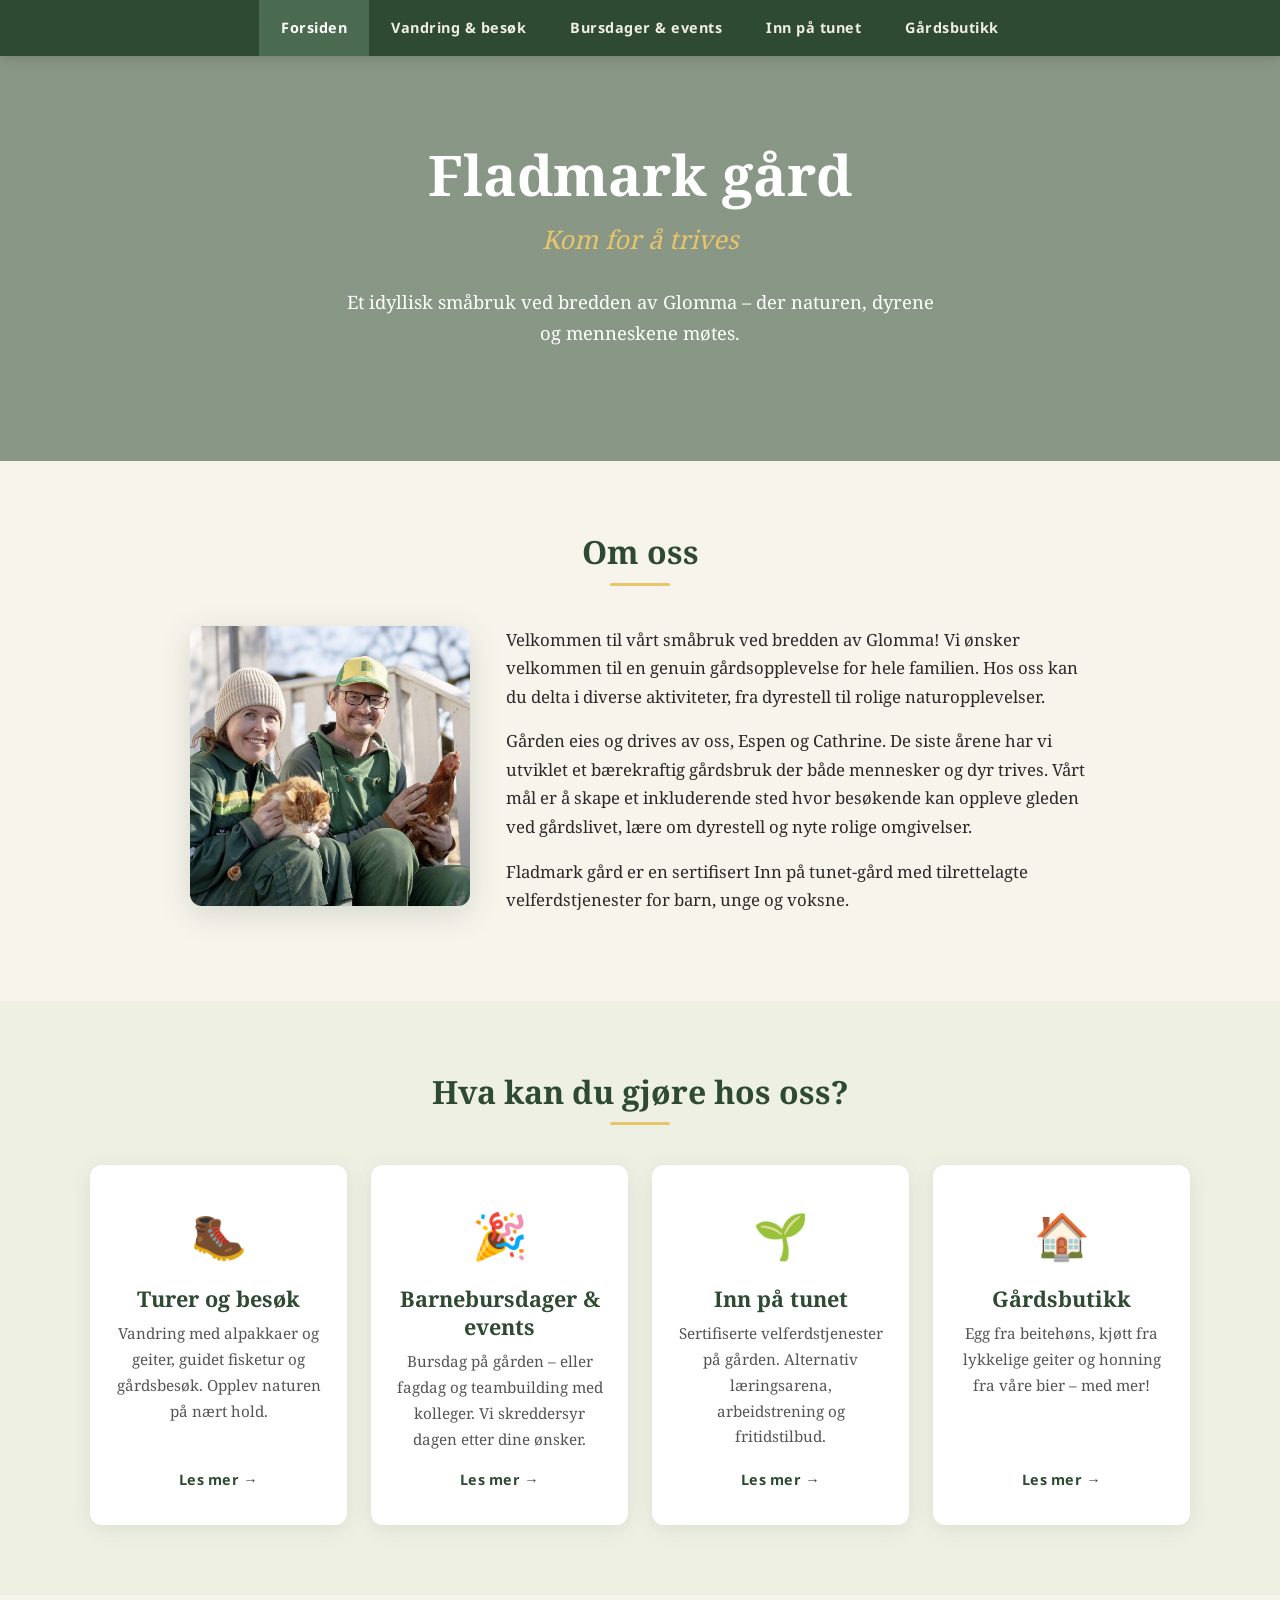
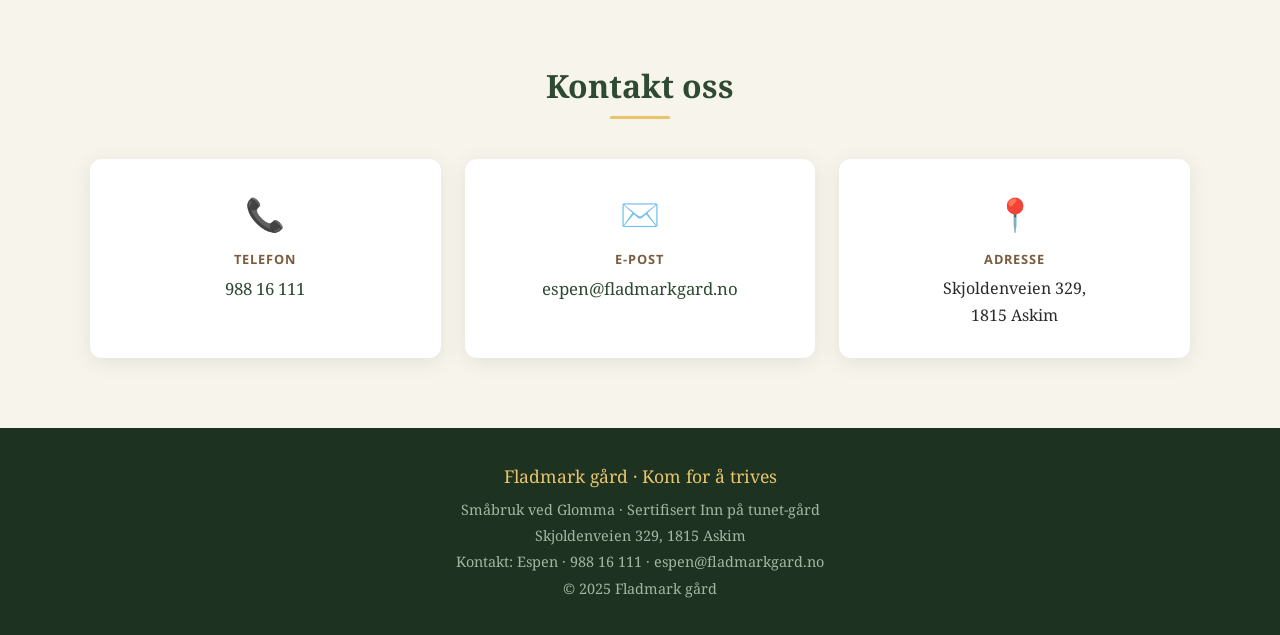
==== index.html @ b54aee8c "Forside: gardsbutikk-ikon til hus, hero-posisjon justert ned (70%) Generated by Mistral Vibe.  Co-Au" ====
﻿<!DOCTYPE html>
<html lang="no">
<head>
  <meta charset="UTF-8">
  <meta name="viewport" content="width=device-width, initial-scale=1.0">
  <title>Fladmark gård – Kom for å trives</title>
  <meta name="description" content="Fladmark gård er et idyllisk småbruk ved bredden av Glomma i Askim. Opplev alpakkavandring, gårdsbesøk, barnebursdager og sertifiserte Inn på tunet-tjenester.">
  <link rel="stylesheet" href="style.css">
</head>
<body>

  <!-- Sticky meny -->
  <nav class="main-nav">
    <input type="checkbox" id="menu-toggle" class="menu-toggle">
    <label for="menu-toggle" class="menu-knapp">☰ Meny</label>
    <ul>
      <li><a href="./" class="active">Forsiden</a></li>
      <li><a href="opplevelser/">Vandring &amp; besøk</a></li>
      <li><a href="arrangementer/">Bursdager &amp; events</a></li>
      <li><a href="inn-på-tunet/">Inn på tunet</a></li>
      <li><a href="butikk/">Gårdsbutikk</a></li>
    </ul>
  </nav>

  <!-- Hero -->
  <header class="hero">
    <div class="hero-content">
      <h1>Fladmark gård</h1>
      <p class="slagord">Kom for å trives</p>
      <p class="intro">Et idyllisk småbruk ved bredden av Glomma – der naturen, dyrene og menneskene møtes.</p>
    </div>
  </header>

  <!-- Om oss -->
  <section class="bg-krem om-oss">
    <div class="container">
      <h2>Om oss</h2>
      <div class="underline"></div>
      <div class="om-oss-flex">
        <div class="om-oss-bilde-wrap">
          <img src="bilder/espen&cathrine.jpg" alt="Espen og Cathrine på Fladmark gård" class="om-oss-bilde">
        </div>
        <div class="om-oss-tekst">
          <p>Velkommen til vårt småbruk ved bredden av Glomma! Vi ønsker velkommen til en genuin gårdsopplevelse for hele familien. Hos oss kan du delta i diverse aktiviteter, fra dyrestell til rolige naturopplevelser.</p>
          <p>Gården eies og drives av oss, Espen og Cathrine. De siste årene har vi utviklet et bærekraftig gårdsbruk der både mennesker og dyr trives. Vårt mål er å skape et inkluderende sted hvor besøkende kan oppleve gleden ved gårdslivet, lære om dyrestell og nyte rolige omgivelser.</p>
          <p>Fladmark gård er en sertifisert Inn på tunet-gård med tilrettelagte velferdstjenester for barn, unge og voksne.</p>
        </div>
      </div>
    </div>
  </section>

  <!-- Hva kan du gjøre hos oss? -->
  <section class="bg-alt" id="hva-kan-du-gjore">
    <div class="container">
      <h2>Hva kan du gjøre hos oss?</h2>
      <div class="underline"></div>
      <div class="kort-grid">
        <div class="kort">
          <div class="ikon">🥾</div>
          <h3>Turer og besøk</h3>
          <p>Vandring med alpakkaer og geiter, guidet fisketur og gårdsbesøk. Opplev naturen på nært hold.</p>
          <a href="opplevelser/" class="kort-lenke">Les mer →</a>
        </div>
        <div class="kort">
          <div class="ikon">🎉</div>
          <h3>Barnebursdager &amp; events</h3>
          <p>Bursdag på gården – eller fagdag og teambuilding med kolleger. Vi skreddersyr dagen etter dine ønsker.</p>
          <a href="arrangementer/" class="kort-lenke">Les mer →</a>
        </div>
        <div class="kort">
          <div class="ikon">🌱</div>
          <h3>Inn på tunet</h3>
          <p>Sertifiserte velferdstjenester på gården. Alternativ læringsarena, arbeidstrening og fritidstilbud.</p>
          <a href="inn-på-tunet/" class="kort-lenke">Les mer →</a>
        </div>
        <div class="kort">
          <div class="ikon">🏠</div>
          <h3>Gårdsbutikk</h3>
          <p>Egg fra beitehøns, kjøtt fra lykkelige geiter og honning fra våre bier – med mer!</p>
          <a href="butikk/" class="kort-lenke">Les mer →</a>
        </div>
      </div>
    </div>
  </section>

  <!-- Kontakt -->
  <section class="bg-krem">
    <div class="container">
      <h2>Kontakt oss</h2>
      <div class="underline"></div>
      <div class="kontakt-grid">
        <div class="kontakt-boks">
          <div class="ikon">📞</div>
          <div class="label">Telefon</div>
          <a href="tel:+4798816111">988 16 111</a>
        </div>
        <div class="kontakt-boks">
          <div class="ikon">✉️</div>
          <div class="label">E-post</div>
          <a href="mailto:espen@fladmarkgard.no">espen@fladmarkgard.no</a>
        </div>
        <div class="kontakt-boks">
          <div class="ikon">📍</div>
          <div class="label">Adresse</div>
          <p>Skjoldenveien 329,<br>1815 Askim</p>
        </div>
      </div>
    </div>
  </section>

  <!-- Footer -->
  <footer class="main-footer">
    <p class="footer-tittel">Fladmark gård · Kom for å trives</p>
    <p>Småbruk ved Glomma · Sertifisert Inn på tunet-gård</p>
    <p>Skjoldenveien 329, 1815 Askim</p>
    <p>Kontakt: Espen · 988 16 111 · espen@fladmarkgard.no</p>
    <p>© 2025 Fladmark gård</p>
  </footer>

</body>
</html>
<!-- rebuild -->
---- style.css ----
﻿/* ============================================
   Fladmark gÃ¥rd â€“ felles stilark
   ============================================ */

/* --- Self-hosted fonter (ingen Google-sporing) --- */
@font-face {
  font-family: 'Noto Serif';
  src: url('fonts/noto-serif-400.woff2') format('woff2');
  font-weight: 400;
  font-style: normal;
  font-display: swap;
}
@font-face {
  font-family: 'Noto Serif';
  src: url('fonts/noto-serif-700.woff2') format('woff2');
  font-weight: 700;
  font-style: normal;
  font-display: swap;
}
@font-face {
  font-family: 'Noto Sans';
  src: url('fonts/noto-sans-400.woff2') format('woff2');
  font-weight: 400;
  font-style: normal;
  font-display: swap;
}
@font-face {
  font-family: 'Noto Sans';
  src: url('fonts/noto-sans-700.woff2') format('woff2');
  font-weight: 700;
  font-style: normal;
  font-display: swap;
}

/* --- Variabler --- */
:root {
  --skogsgroon: #2e4a32;
  --lys-groon: #4a6b4f;
  --krem: #f7f4ec;
  --brun: #7a5c3e;
  --gull: #e8c56b;
  --alt-bg: #eef0e4;
  --tekst: #2a2a2a;
  --tekst-lys: #f0ede4;
  --hvit: #ffffff;
  --radius: 12px;
  --skygge: 0 4px 20px rgba(46, 74, 50, 0.10);
  --skygge-stor: 0 8px 32px rgba(46, 74, 50, 0.16);
  --maks-bredde: 1100px;
}

/* --- Reset & base --- */
*, *::before, *::after {
  margin: 0;
  padding: 0;
  box-sizing: border-box;
}

html {
  scroll-behavior: smooth;
  font-size: 16px;
}

body {
  font-family: 'Noto Serif', Georgia, serif;
  color: var(--tekst);
  background: var(--krem);
  line-height: 1.7;
  -webkit-font-smoothing: antialiased;
}

img {
  max-width: 100%;
  height: auto;
  display: block;
}

a {
  color: var(--skogsgroon);
}

/* --- Typografi --- */
h1, h2, h3, h4 {
  font-family: 'Noto Serif', Georgia, serif;
  color: var(--skogsgroon);
  line-height: 1.3;
}

h1 { font-size: 2.8rem; }
h2 { font-size: 2rem; text-align: center; margin-bottom: 0.4rem; }
h3 { font-size: 1.35rem; margin-bottom: 0.5rem; }

.section-sub {
  text-align: center;
  color: var(--brun);
  font-style: italic;
  margin-bottom: 2.5rem;
  font-size: 1.05rem;
}

.underline {
  width: 60px;
  height: 3px;
  background: var(--gull);
  margin: 0.6rem auto 2.5rem;
  border-radius: 2px;
}

/* --- Knapper --- */
.btn {
  display: inline-block;
  font-family: 'Noto Sans', Arial, sans-serif;
  font-size: 1rem;
  font-weight: 600;
  letter-spacing: 0.5px;
  padding: 14px 32px;
  border-radius: var(--radius);
  text-decoration: none;
  transition: all 0.25s ease;
  cursor: pointer;
  border: 2px solid transparent;
}

.btn-primary {
  background: var(--skogsgroon);
  color: var(--hvit);
}
.btn-primary:hover {
  background: var(--lys-groon);
  transform: translateY(-2px);
  box-shadow: var(--skygge-stor);
}

.btn-secondary {
  background: transparent;
  color: var(--skogsgroon);
  border-color: var(--skogsgroon);
}
.btn-secondary:hover {
  background: var(--skogsgroon);
  color: var(--hvit);
  transform: translateY(-2px);
}

.btn-gull {
  background: var(--gull);
  color: var(--skogsgroon);
}
.btn-gull:hover {
  background: #d4af4e;
  transform: translateY(-2px);
  box-shadow: var(--skygge-stor);
}

/* --- Sticky meny --- */
nav.main-nav {
  position: sticky;
  top: 0;
  z-index: 1000;
  background: var(--skogsgroon);
  box-shadow: 0 2px 12px rgba(0,0,0,0.15);
}

nav.main-nav ul {
  list-style: none;
  display: flex;
  justify-content: center;
  flex-wrap: wrap;
  max-width: var(--maks-bredde);
  margin: 0 auto;
}

nav.main-nav a {
  display: block;
  font-family: 'Noto Sans', Arial, sans-serif;
  font-size: 0.9rem;
  font-weight: 600;
  letter-spacing: 0.5px;
  color: var(--tekst-lys);
  text-decoration: none;
  padding: 16px 22px;
  transition: background 0.2s, color 0.2s;
  white-space: nowrap;
}

nav.main-nav a:hover,
nav.main-nav a.active {
  background: var(--lys-groon);
  color: var(--hvit);
}

/* --- Hamburger-meny (skjult på desktop) --- */
.menu-toggle {
  display: none;
}

.menu-knapp {
  display: none;
}

/* --- Hero --- */
.hero {
  position: relative;
  min-height: 45vh;
  display: flex;
  align-items: center;
  justify-content: center;
  text-align: center;
  background: linear-gradient(rgba(46, 74, 50, 0.55), rgba(46, 74, 50, 0.55)), url('bilder/Høner.jpg') center 70%/cover no-repeat;
  color: var(--hvit);
  padding: 50px 24px;
}

.hero-content {
  max-width: 750px;
}

.hero h1 {
  color: var(--hvit);
  font-size: 3.5rem;
  margin-bottom: 0.5rem;
}

.hero .slagord {
  font-family: 'Noto Serif', Georgia, serif;
  font-style: italic;
  font-size: 1.6rem;
  color: var(--gull);
  margin-bottom: 1.5rem;
}

.hero .intro {
  font-size: 1.15rem;
  max-width: 600px;
  margin: 0 auto 2rem;
}

.hero .btn-row {
  display: flex;
  gap: 16px;
  justify-content: center;
  flex-wrap: wrap;
}

.hero .btn-primary {
  background: var(--gull);
  color: var(--skogsgroon);
}
.hero .btn-primary:hover {
  background: #d4af4e;
}

.hero .btn-secondary {
  color: var(--hvit);
  border-color: var(--hvit);
}
.hero .btn-secondary:hover {
  background: var(--hvit);
  color: var(--skogsgroon);
}

/* --- Seksjoner --- */
section {
  padding: 70px 24px;
}

.container {
  max-width: var(--maks-bredde);
  margin: 0 auto;
}

.bg-krem { background: var(--krem); }
.bg-alt { background: var(--alt-bg); }

/* --- Om oss --- */
.om-oss-flex {
  display: flex;
  align-items: flex-start;
  gap: 36px;
  max-width: 900px;
  margin: 0 auto;
}

.om-oss-bilde-wrap {
  flex-shrink: 0;
  width: 280px;
}

.om-oss-bilde {
  width: 100%;
  border-radius: var(--radius);
  box-shadow: var(--skygge-stor);
}

.om-oss-tekst {
  flex: 1;
}

.om-oss-tekst p {
  font-size: 1.05rem;
  margin-bottom: 1rem;
  text-align: left;
}

@media (max-width: 700px) {
  .om-oss-flex {
    flex-direction: column;
    align-items: center;
    gap: 24px;
  }
  .om-oss-bilde-wrap {
    width: 220px;
  }
  .om-oss-tekst p {
    text-align: center;
  }
}

/* --- Temakort --- */
.kort-grid {
  display: grid;
  grid-template-columns: repeat(auto-fit, minmax(240px, 1fr));
  gap: 24px;
  margin-top: 1rem;
}

.kort {
  background: var(--hvit);
  border-radius: var(--radius);
  padding: 32px 24px;
  text-align: center;
  box-shadow: var(--skygge);
  transition: transform 0.25s, box-shadow 0.25s;
  display: flex;
  flex-direction: column;
}

.kort:hover {
  transform: translateY(-6px);
  box-shadow: var(--skygge-stor);
}

.kort .ikon {
  font-size: 2.8rem;
  margin-bottom: 12px;
}

.kort h3 {
  margin-bottom: 8px;
}

.kort p {
  font-size: 0.95rem;
  color: #555;
  flex-grow: 1;
  margin-bottom: 16px;
}

.kort .kort-lenke {
  font-family: 'Noto Sans', Arial, sans-serif;
  font-weight: 600;
  font-size: 0.9rem;
  color: var(--skogsgroon);
  text-decoration: none;
  letter-spacing: 0.3px;
}

.kort .kort-lenke:hover {
  text-decoration: underline;
}

/* --- Kontaktbokser --- */
.kontakt-grid {
  display: grid;
  grid-template-columns: repeat(auto-fit, minmax(220px, 1fr));
  gap: 24px;
  margin-top: 1rem;
}

.kontakt-boks {
  background: var(--hvit);
  border-radius: var(--radius);
  padding: 28px 20px;
  text-align: center;
  box-shadow: var(--skygge);
}

.kontakt-boks .ikon {
  font-size: 2rem;
  margin-bottom: 8px;
}

.kontakt-boks .label {
  font-family: 'Noto Sans', Arial, sans-serif;
  font-weight: 700;
  font-size: 0.8rem;
  text-transform: uppercase;
  letter-spacing: 1px;
  color: var(--brun);
  margin-bottom: 4px;
}

.kontakt-boks a {
  text-decoration: none;
  font-size: 1.05rem;
}

.kontakt-boks a:hover {
  text-decoration: underline;
}

/* --- Kontakt-seksjon nederst pÃ¥ undersider --- */
.kontakt-bunn {
  background: var(--skogsgroon);
  color: var(--tekst-lys);
  padding: 40px 24px;
  text-align: center;
}

.kontakt-bunn h3 {
  color: var(--gull);
  margin-bottom: 12px;
}

.kontakt-bunn p {
  font-size: 1rem;
  margin: 4px 0;
}

.kontakt-bunn a {
  color: var(--gull);
  text-decoration: none;
}

.kontakt-bunn a:hover {
  text-decoration: underline;
}

/* --- Footer --- */
footer.main-footer {
  background: #1e3222;
  color: #a0b8a0;
  text-align: center;
  padding: 32px 24px;
  font-size: 0.9rem;
}

footer.main-footer .footer-tittel {
  color: var(--gull);
  font-size: 1.1rem;
  margin-bottom: 6px;
}

footer.main-footer p {
  margin: 2px 0;
}

/* --- Underside: Hero-lite --- */
.page-hero {
  background: linear-gradient(160deg, var(--skogsgroon) 0%, var(--lys-groon) 100%);
  color: var(--hvit);
  text-align: center;
  padding: 60px 24px 50px;
}

.page-hero h1 {
  color: var(--hvit);
  font-size: 2.4rem;
}

.page-hero .slagord {
  color: var(--gull);
  font-style: italic;
  font-size: 1.2rem;
}

/* --- Innholdskort pÃ¥ undersider --- */
.innhold-seksjon {
  max-width: 820px;
  margin: 0 auto;
  padding: 50px 24px;
}

.innhold-seksjon h2 {
  text-align: left;
  margin-bottom: 0.3rem;
}

.innhold-seksjon .underline {
  margin: 0.6rem 0 1.5rem;
}

.innhold-seksjon p {
  margin-bottom: 1rem;
  font-size: 1.05rem;
}

.innhold-seksjon .pris {
  font-family: 'Noto Sans', Arial, sans-serif;
  font-weight: 600;
  color: var(--brun);
  font-size: 0.95rem;
  margin-top: 0.5rem;
}

/* --- To-kolonne layout --- */
.to-kolonner {
  display: grid;
  grid-template-columns: 1fr 1fr;
  gap: 32px;
  align-items: start;
}

/* --- Butikk: intro --- */
.butikk-intro {
  padding: 36px 24px;
}

.butikk-intro .innhold-seksjon {
  padding: 0;
}

/* --- Butikk: bilder --- */
.butikk-bilder {
  display: grid;
  grid-template-columns: 1fr 1fr;
  gap: 16px;
  margin-bottom: 2.5rem;
}

.butikk-bilder img {
  width: 100%;
  height: 200px;
  object-fit: cover;
  border-radius: var(--radius);
  box-shadow: var(--skygge-stor);
}

@media (max-width: 700px) {
  .butikk-bilder {
    grid-template-columns: 1fr 1fr;
    gap: 10px;
  }
  .butikk-bilder img {
    height: 140px;
  }
}

@media (max-width: 700px) {
  .to-kolonner {
    grid-template-columns: 1fr;
  }
}

/* --- Info-boks --- */
.info-boks {
  background: var(--hvit);
  border-radius: var(--radius);
  padding: 28px;
  box-shadow: var(--skygge);
  margin-bottom: 24px;
}

.info-boks h3 {
  margin-bottom: 10px;
}

.info-boks ul {
  list-style: none;
  padding: 0;
}

.info-boks ul li {
  padding: 6px 0 6px 24px;
  position: relative;
  font-size: 1rem;
}

.info-boks ul li::before {
  content: "â€¢";
  position: absolute;
  left: 6px;
  color: var(--gull);
  font-size: 1.3rem;
  line-height: 1;
}

/* --- Prisliste --- */
.prisliste {
  background: var(--hvit);
  border-radius: var(--radius);
  padding: 28px;
  box-shadow: var(--skygge);
  margin-bottom: 24px;
}

.prisliste h3 {
  margin-bottom: 14px;
  padding-bottom: 10px;
  border-bottom: 2px solid var(--alt-bg);
}

.prisliste table {
  width: 100%;
  border-collapse: collapse;
}

.prisliste td {
  padding: 10px 0;
  border-bottom: 1px solid var(--alt-bg);
  font-size: 1rem;
}

.prisliste td:last-child {
  text-align: right;
  font-family: 'Noto Sans', Arial, sans-serif;
  font-weight: 600;
  color: var(--skogsgroon);
  white-space: nowrap;
}

.prisliste .pris-note {
  font-size: 0.85rem;
  color: #888;
  margin-top: 10px;
  font-style: italic;
}

/* --- Sitat --- */
.sitat {
  background: var(--hvit);
  border-left: 4px solid var(--gull);
  border-radius: 0 var(--radius) var(--radius) 0;
  padding: 24px 28px;
  margin: 24px 0;
  font-style: italic;
  font-size: 1.1rem;
  box-shadow: var(--skygge);
}

.sitat .sitat-kilde {
  display: block;
  margin-top: 8px;
  font-style: normal;
  font-family: 'Noto Sans', Arial, sans-serif;
  font-size: 0.85rem;
  color: var(--brun);
}

/* --- Ekstern lenke --- */
.ekstern-lenke {
  display: inline-block;
  font-family: 'Noto Sans', Arial, sans-serif;
  font-weight: 600;
  color: var(--skogsgroon);
  text-decoration: none;
  border-bottom: 2px solid var(--gull);
  padding-bottom: 2px;
  transition: color 0.2s;
}

.ekstern-lenke:hover {
  color: var(--lys-groon);
}

/* --- Responsivt --- */
@media (max-width: 768px) {
  h1 { font-size: 2.2rem; }
  h2 { font-size: 1.6rem; }
  .hero { min-height: 40vh; padding: 40px 20px; }
  .hero h1 { font-size: 2.4rem; }
  .hero .slagord { font-size: 1.2rem; }
  section { padding: 50px 20px; }
  .kort-grid { grid-template-columns: 1fr; }
  .kontakt-grid { grid-template-columns: 1fr; }

  /* Hamburger-meny på mobil */
  .menu-knapp {
    display: block;
    font-family: 'Noto Sans', Arial, sans-serif;
    font-size: 1.2rem;
    font-weight: 600;
    color: var(--tekst-lys);
    padding: 14px 20px;
    cursor: pointer;
    user-select: none;
    text-align: center;
  }

  nav.main-nav ul {
    display: none;
    flex-direction: column;
    width: 100%;
    max-width: none;
  }

  nav.main-nav .menu-toggle:checked ~ ul {
    display: flex;
  }

  nav.main-nav a {
    text-align: center;
    padding: 14px 20px;
    border-top: 1px solid rgba(255, 255, 255, 0.08);
  }
}

@media (max-width: 480px) {
  .hero h1 { font-size: 1.9rem; }
  .hero .btn-row { flex-direction: column; align-items: center; }
}
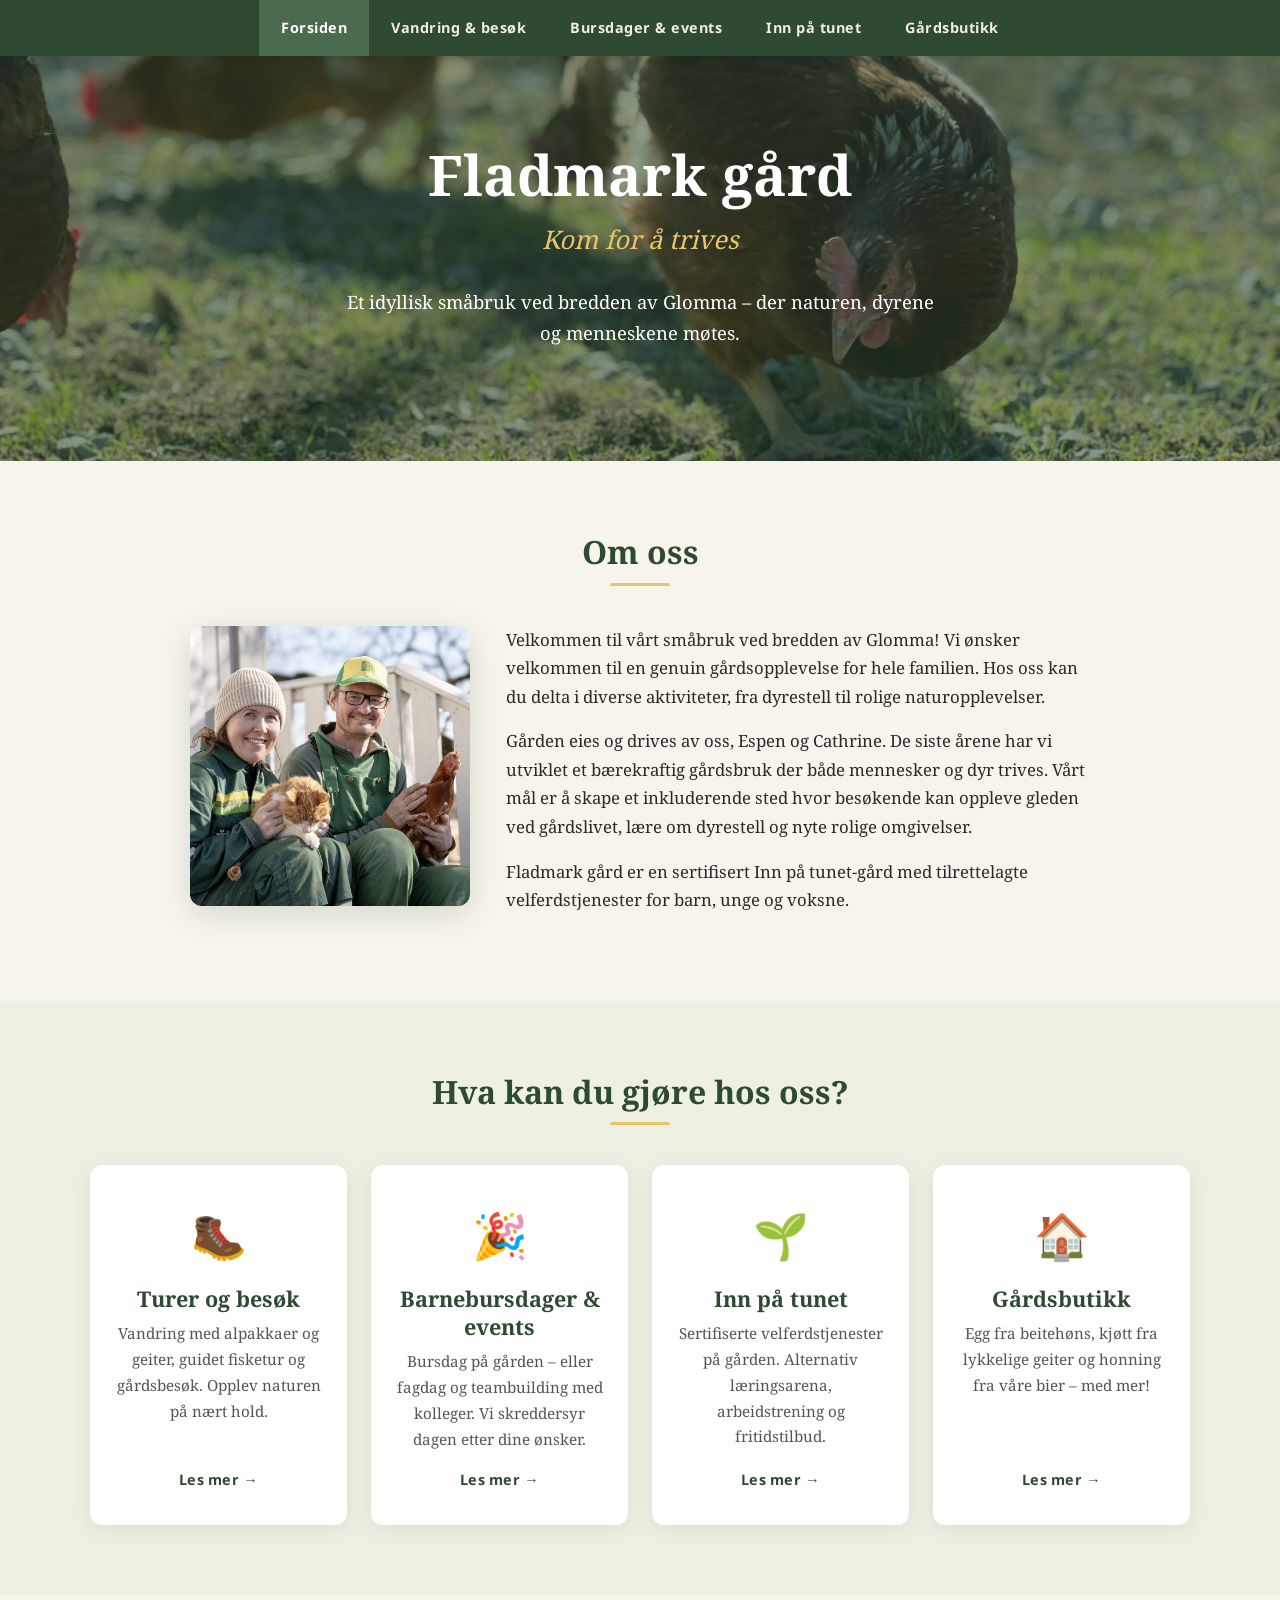
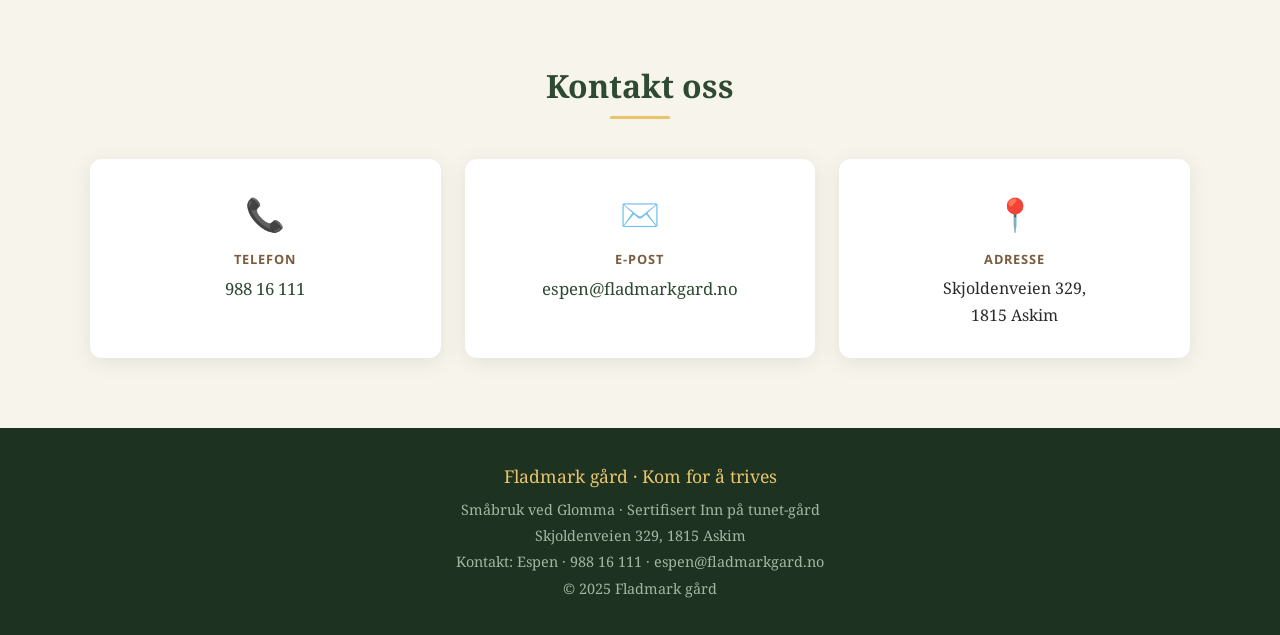
==== commit 2ef62767: "Legger til Google site verification meta tag Generated by Mistral Vibe.  Co-Authored-By: Mistral Vib" ====
--- a/index.html
+++ b/index.html
@@ -5,6 +5,7 @@
   <meta name="viewport" content="width=device-width, initial-scale=1.0">
   <title>Fladmark gård – Kom for å trives</title>
   <meta name="description" content="Fladmark gård er et idyllisk småbruk ved bredden av Glomma i Askim. Opplev alpakkavandring, gårdsbesøk, barnebursdager og sertifiserte Inn på tunet-tjenester.">
+  <meta name="google-site-verification" content="jjLkvMYp54mTBRbZbKTZhT3asqW1MQ8p10t2-Tuh0oQ" />
   <link rel="stylesheet" href="style.css">
 </head>
 <body>
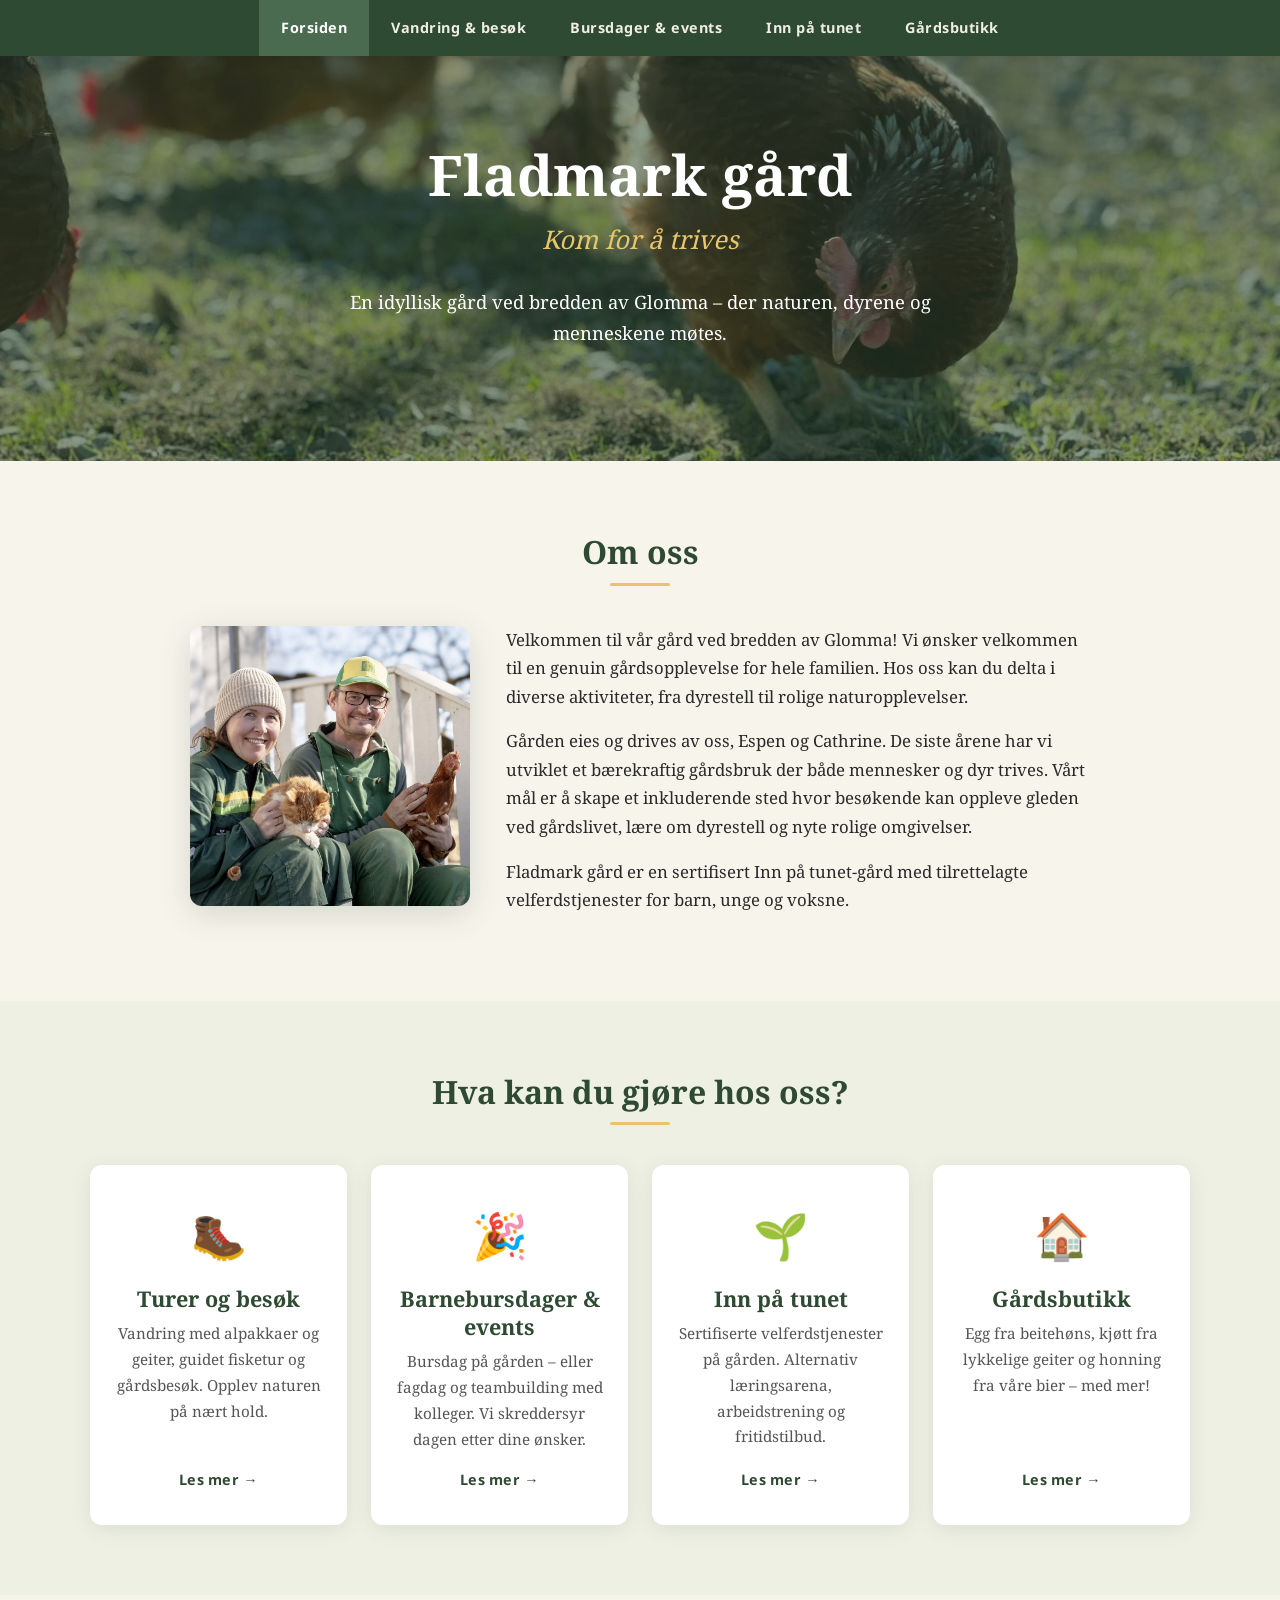
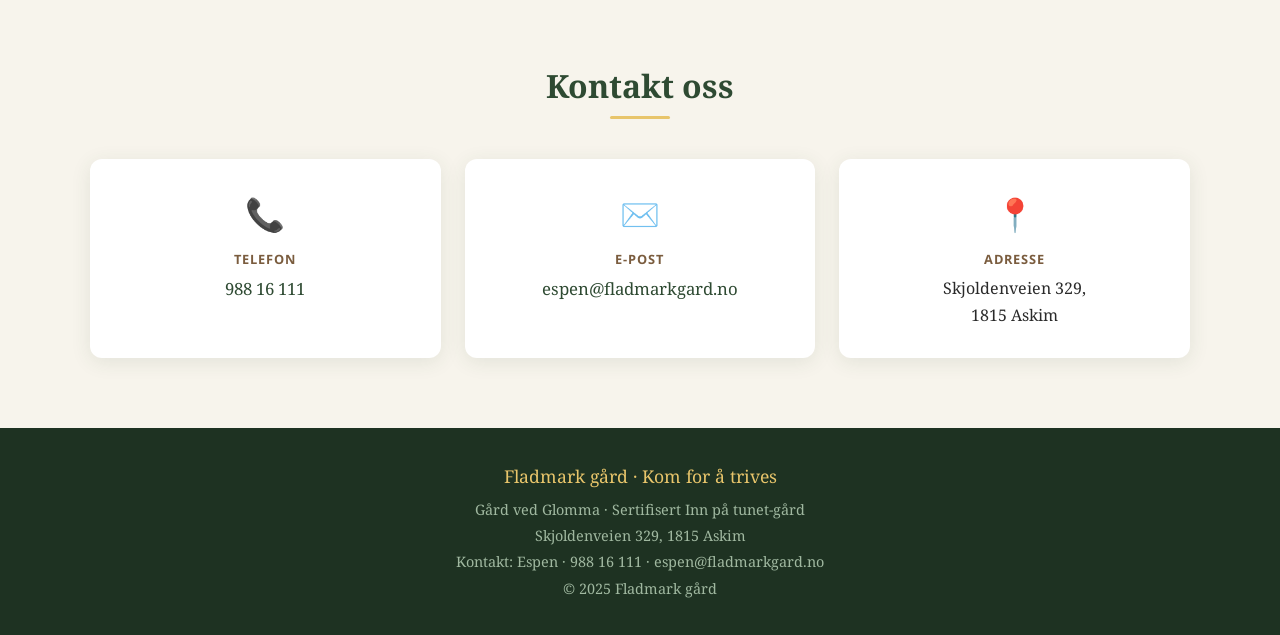
==== commit 35dda2ff: "Byttet ut småbruk med gård overalt Generated by Mistral Vibe. Co-Authored-By: Mistral Vibe <vibe@mis" ====
--- a/index.html
+++ b/index.html
@@ -4,9 +4,9 @@
   <meta charset="UTF-8">
   <meta name="viewport" content="width=device-width, initial-scale=1.0">
   <title>Fladmark gård – Kom for å trives</title>
-  <meta name="description" content="Fladmark gård er et idyllisk småbruk ved bredden av Glomma i Askim. Opplev alpakkavandring, gårdsbesøk, barnebursdager og sertifiserte Inn på tunet-tjenester.">
-  <meta name="google-site-verification" content="jjLkvMYp54mTBRbZbKTZhT3asqW1MQ8p10t2-Tuh0oQ" />
+  <meta name="description" content="Fladmark gård er en idyllisk gård ved bredden av Glomma i Askim. Opplev alpakkavandring, gårdsbesøk, barnebursdager og sertifiserte Inn på tunet-tjenester.">
   <link rel="stylesheet" href="style.css">
+  <link rel="icon" href="favicon.svg" type="image/svg+xml">
 </head>
 <body>
 
@@ -28,7 +28,7 @@
     <div class="hero-content">
       <h1>Fladmark gård</h1>
       <p class="slagord">Kom for å trives</p>
-      <p class="intro">Et idyllisk småbruk ved bredden av Glomma – der naturen, dyrene og menneskene møtes.</p>
+      <p class="intro">En idyllisk gård ved bredden av Glomma – der naturen, dyrene og menneskene møtes.</p>
     </div>
   </header>
 
@@ -42,7 +42,7 @@
           <img src="bilder/espen&cathrine.jpg" alt="Espen og Cathrine på Fladmark gård" class="om-oss-bilde">
         </div>
         <div class="om-oss-tekst">
-          <p>Velkommen til vårt småbruk ved bredden av Glomma! Vi ønsker velkommen til en genuin gårdsopplevelse for hele familien. Hos oss kan du delta i diverse aktiviteter, fra dyrestell til rolige naturopplevelser.</p>
+          <p>Velkommen til vår gård ved bredden av Glomma! Vi ønsker velkommen til en genuin gårdsopplevelse for hele familien. Hos oss kan du delta i diverse aktiviteter, fra dyrestell til rolige naturopplevelser.</p>
           <p>Gården eies og drives av oss, Espen og Cathrine. De siste årene har vi utviklet et bærekraftig gårdsbruk der både mennesker og dyr trives. Vårt mål er å skape et inkluderende sted hvor besøkende kan oppleve gleden ved gårdslivet, lære om dyrestell og nyte rolige omgivelser.</p>
           <p>Fladmark gård er en sertifisert Inn på tunet-gård med tilrettelagte velferdstjenester for barn, unge og voksne.</p>
         </div>
@@ -112,7 +112,7 @@
   <!-- Footer -->
   <footer class="main-footer">
     <p class="footer-tittel">Fladmark gård · Kom for å trives</p>
-    <p>Småbruk ved Glomma · Sertifisert Inn på tunet-gård</p>
+    <p>Gård ved Glomma · Sertifisert Inn på tunet-gård</p>
     <p>Skjoldenveien 329, 1815 Askim</p>
     <p>Kontakt: Espen · 988 16 111 · espen@fladmarkgard.no</p>
     <p>© 2025 Fladmark gård</p>
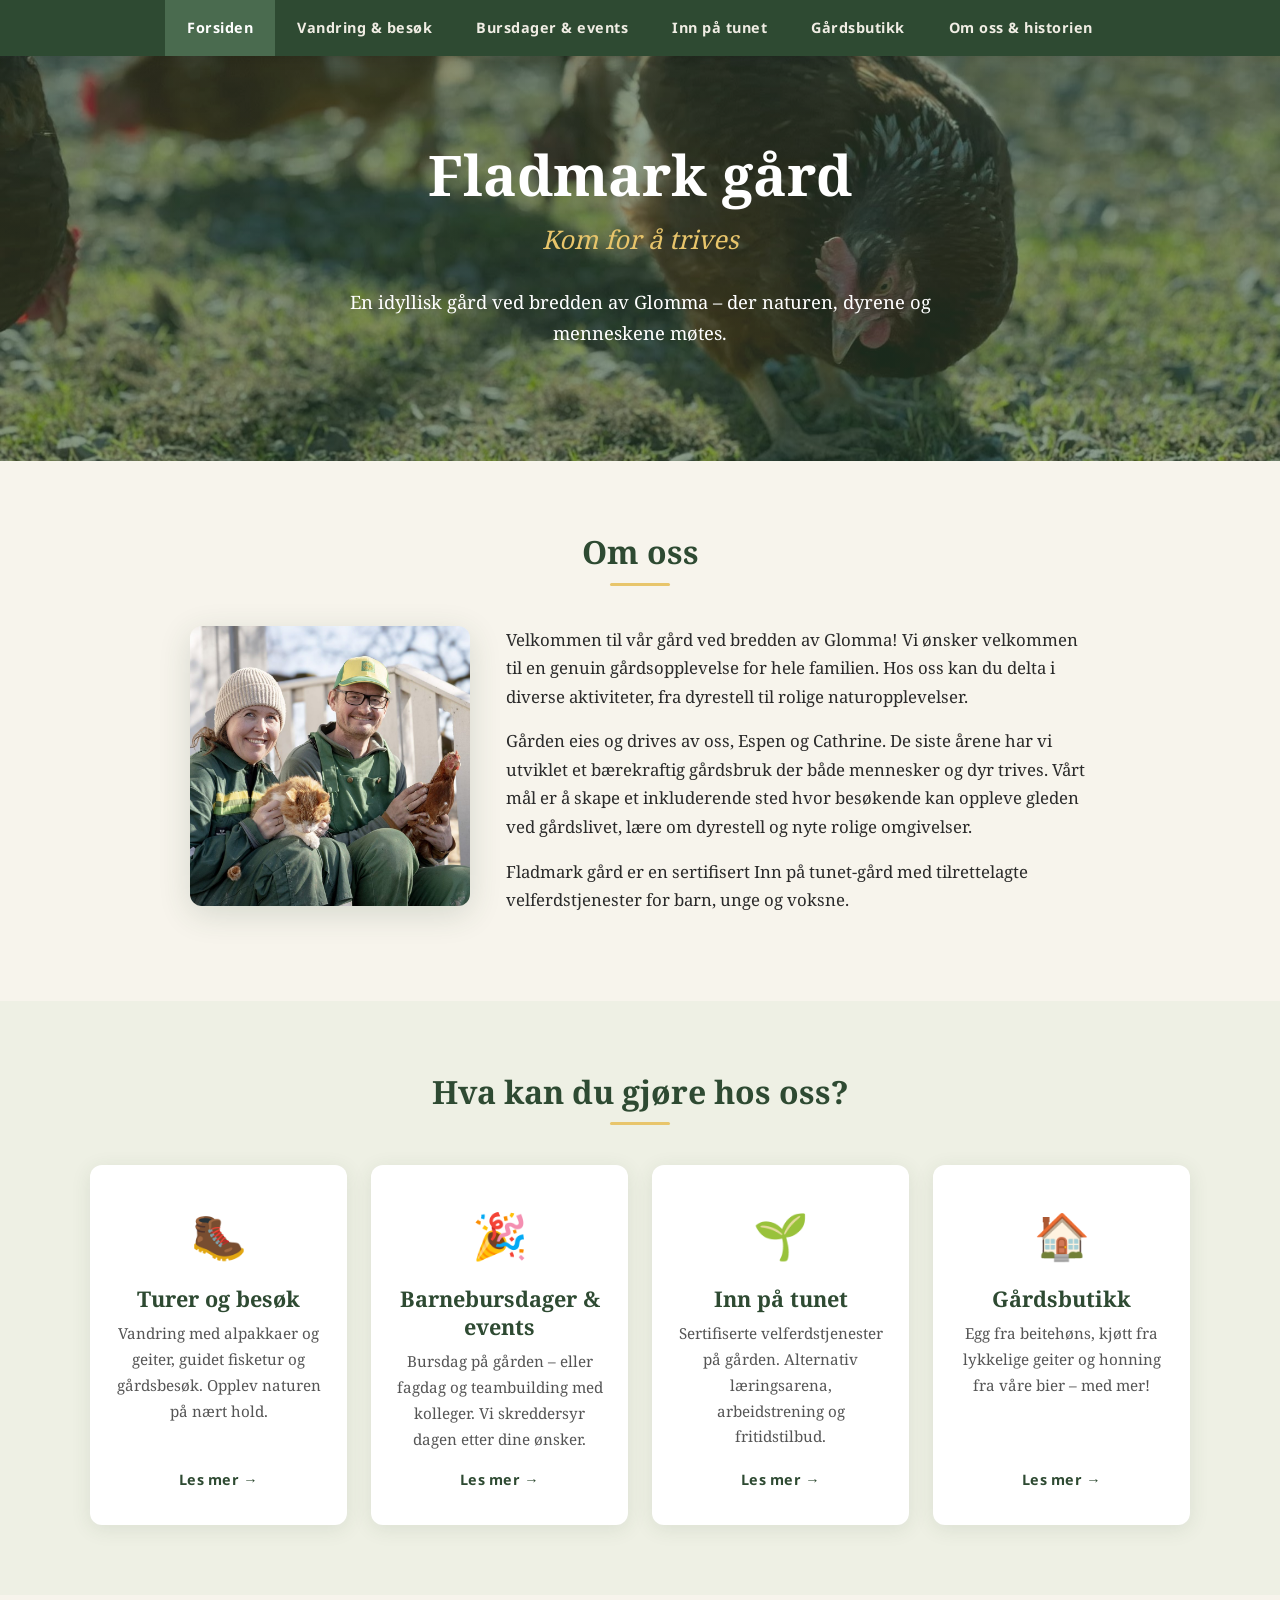
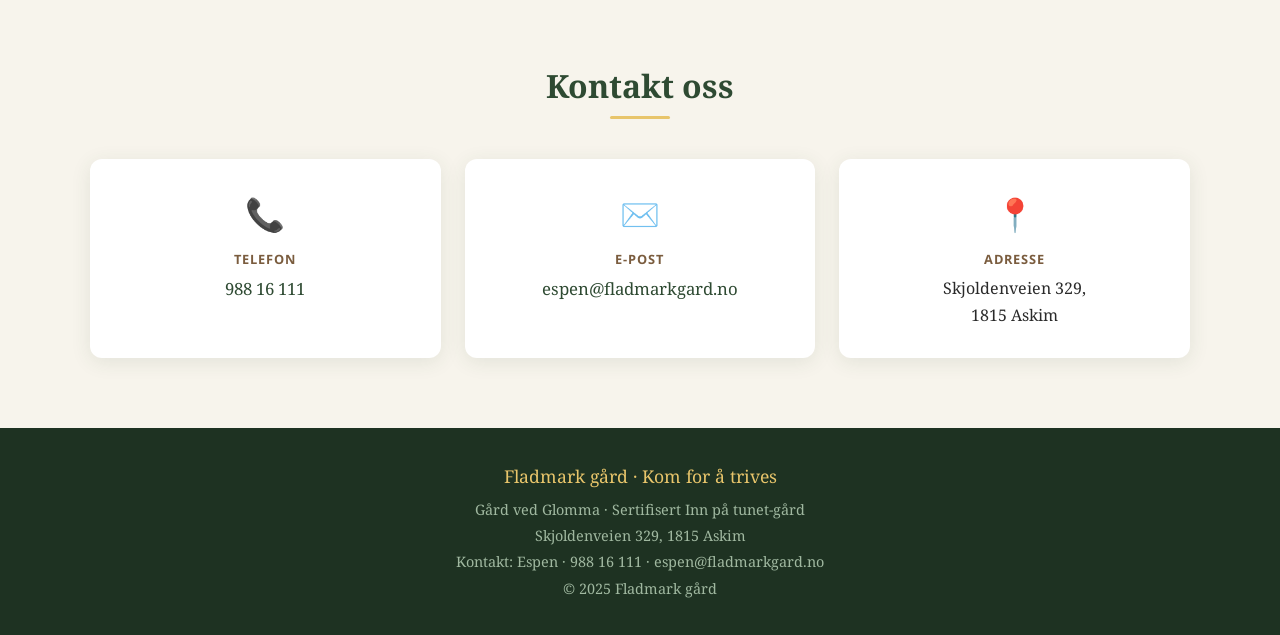
==== commit ebf14560: "Legg til ny side: Om oss og gårdens historie - Ny underside om-oss/ med gårds- og lokalhistorie - Dy" ====
--- a/index.html
+++ b/index.html
@@ -20,6 +20,7 @@
       <li><a href="arrangementer/">Bursdager &amp; events</a></li>
       <li><a href="inn-på-tunet/">Inn på tunet</a></li>
       <li><a href="butikk/">Gårdsbutikk</a></li>
+      <li><a href="om-oss/">Om oss &amp; historien</a></li>
     </ul>
   </nav>
 
--- a/style.css
+++ b/style.css
@@ -626,6 +626,41 @@
   font-style: italic;
 }
 
+/* --- Dyr-grid (om oss) --- */
+.dyr-grid {
+  display: grid;
+  grid-template-columns: repeat(auto-fit, minmax(260px, 1fr));
+  gap: 20px;
+  margin-top: 1.5rem;
+}
+
+.dyr-box {
+  background: var(--hvit);
+  border-radius: var(--radius);
+  padding: 24px 20px;
+  text-align: center;
+  box-shadow: var(--skygge);
+  transition: transform 0.25s, box-shadow 0.25s;
+}
+
+.dyr-box:hover {
+  transform: translateY(-4px);
+  box-shadow: var(--skygge-stor);
+}
+
+.dyr-box .dyr-navn {
+  font-family: 'Noto Serif', Georgia, serif;
+  font-weight: 700;
+  font-size: 1.15rem;
+  color: var(--skogsgroon);
+  margin-bottom: 6px;
+}
+
+.dyr-box .dyr-tekst {
+  font-size: 0.95rem;
+  color: #555;
+}
+
 /* --- Sitat --- */
 .sitat {
   background: var(--hvit);
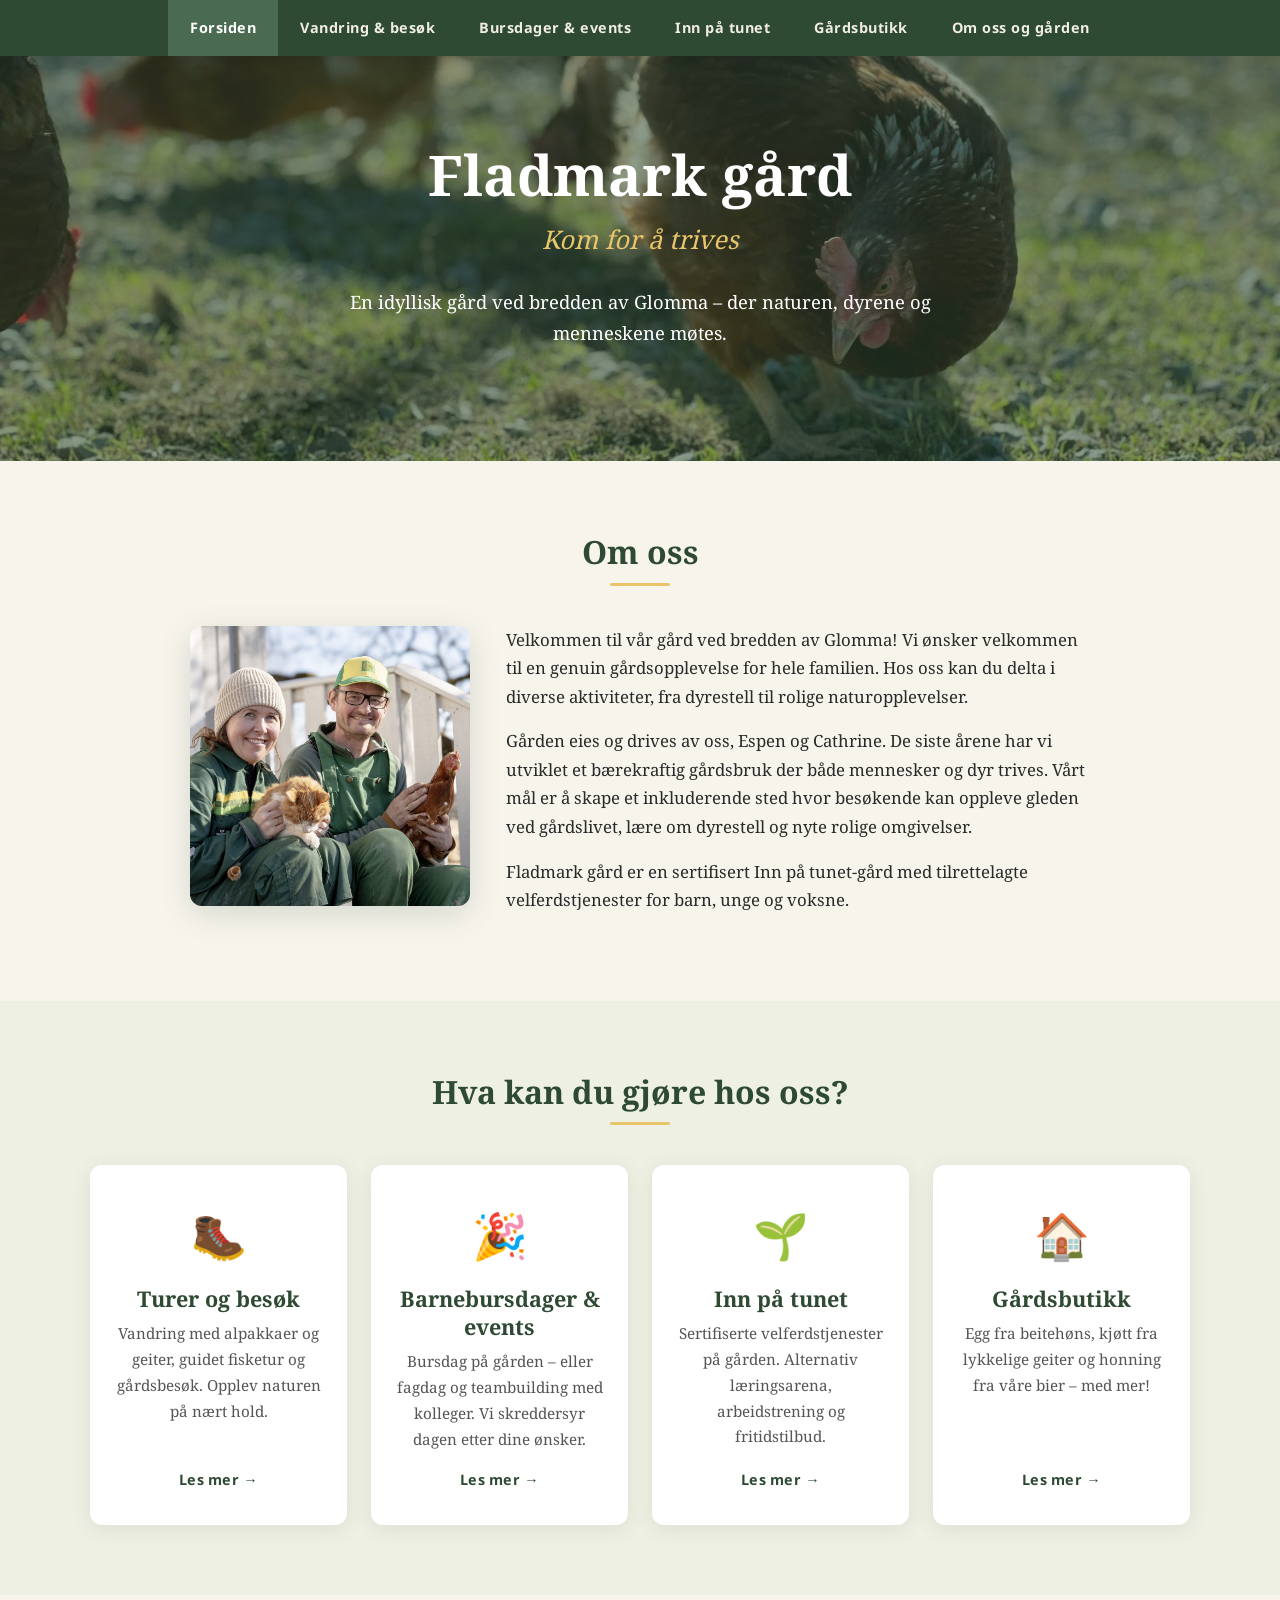
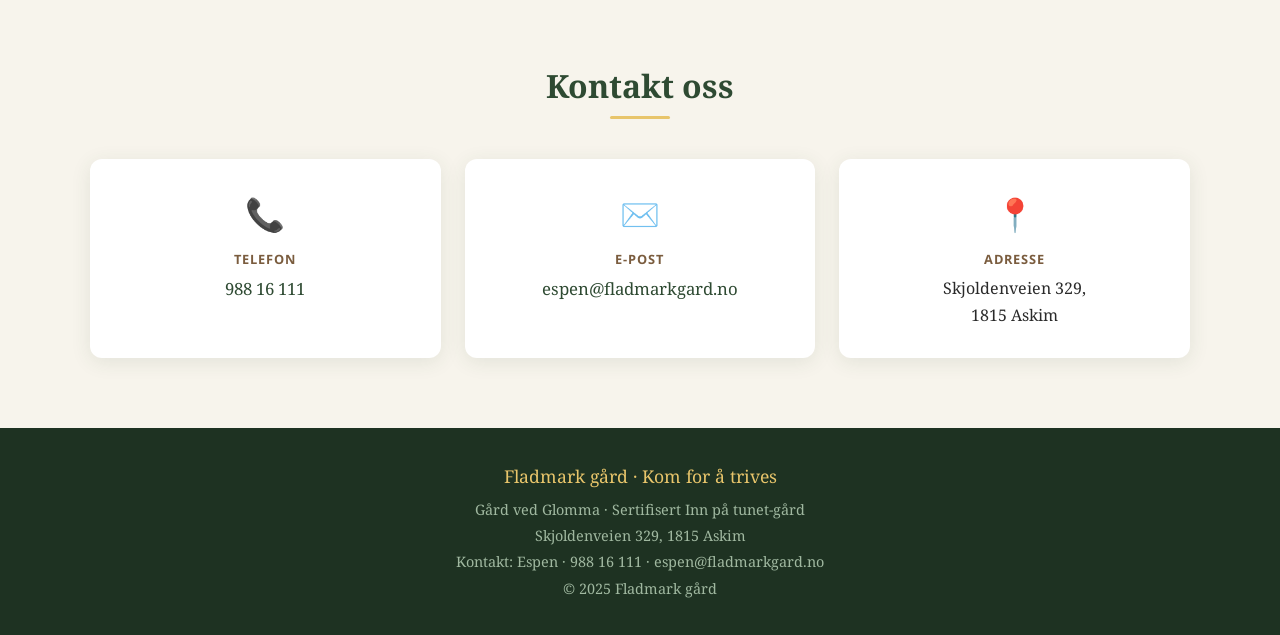
==== commit d3bd2757: "Juster om-oss siden: ny tekst, bilde, mindre luft, fjernet kilder - Meny og overskrift oppdatert - N" ====
--- a/index.html
+++ b/index.html
@@ -20,7 +20,7 @@
       <li><a href="arrangementer/">Bursdager &amp; events</a></li>
       <li><a href="inn-på-tunet/">Inn på tunet</a></li>
       <li><a href="butikk/">Gårdsbutikk</a></li>
-      <li><a href="om-oss/">Om oss &amp; historien</a></li>
+      <li><a href="om-oss/">Om oss og gården</a></li>
     </ul>
   </nav>
 
--- a/style.css
+++ b/style.css
@@ -661,6 +661,17 @@
   color: #555;
 }
 
+/* --- Tett seksjon (mindre luft) --- */
+.tett {
+  padding-top: 36px !important;
+  padding-bottom: 36px !important;
+}
+
+.tett .innhold-seksjon {
+  padding-top: 0;
+  padding-bottom: 0;
+}
+
 /* --- Sitat --- */
 .sitat {
   background: var(--hvit);
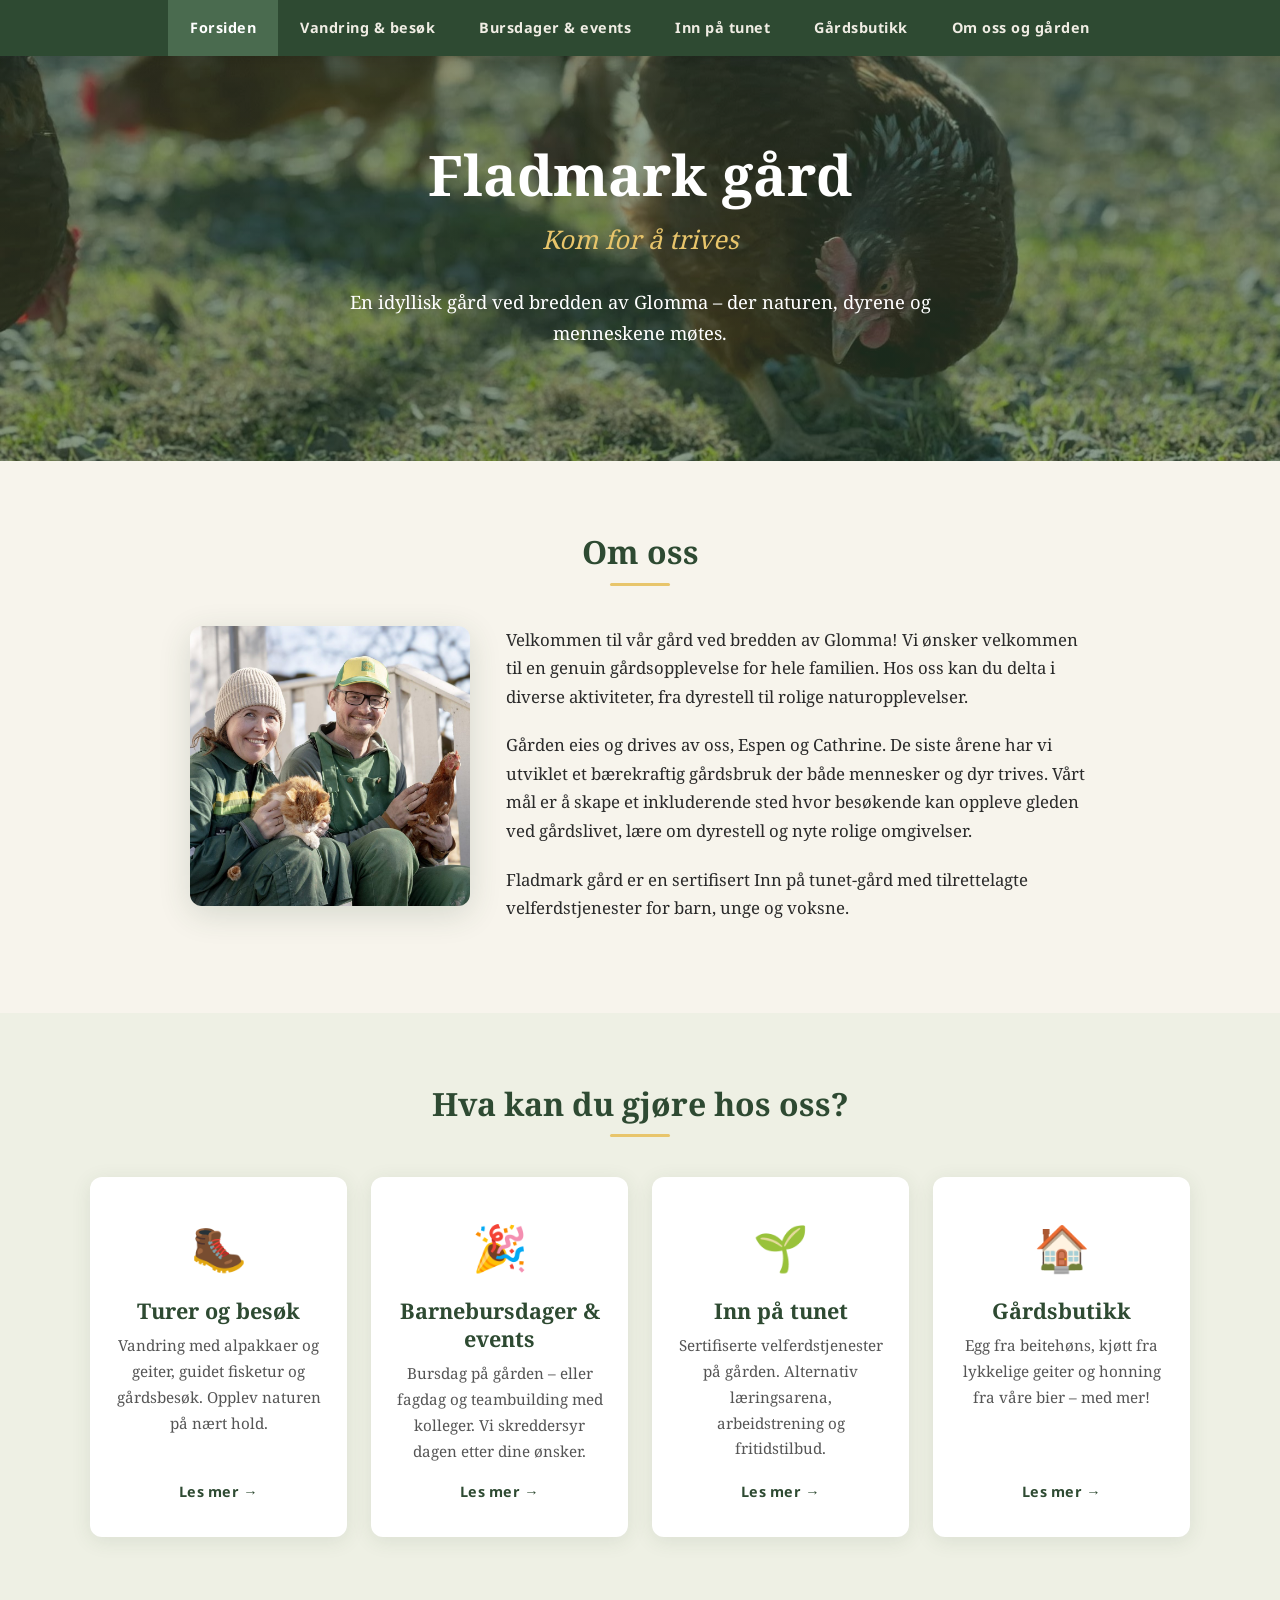
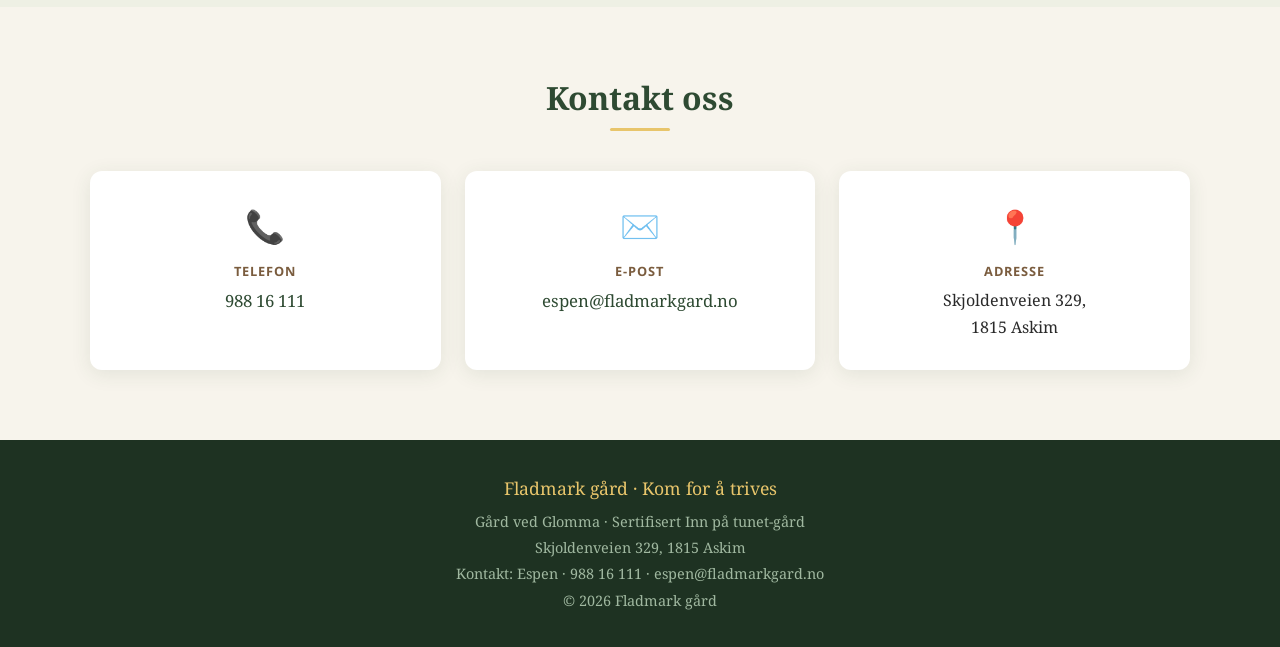
==== commit 94bd8198: "SEO: canonical, Open Graph og strukturerede data på alle sider + robots.txt" ====
--- a/index.html
+++ b/index.html
@@ -1,4 +1,4 @@
-﻿<!DOCTYPE html>
+<!DOCTYPE html>
 <html lang="no">
 <head>
   <meta charset="UTF-8">
@@ -7,6 +7,63 @@
   <meta name="description" content="Fladmark gård er en idyllisk gård ved bredden av Glomma i Askim. Opplev alpakkavandring, gårdsbesøk, barnebursdager og sertifiserte Inn på tunet-tjenester.">
   <link rel="stylesheet" href="style.css">
   <link rel="icon" href="favicon.svg" type="image/svg+xml">
+  <link rel="canonical" href="https://fladmarkgård.no/">
+  <meta property="og:type" content="website">
+  <meta property="og:title" content="Fladmark gård – Kom for å trives">
+  <meta property="og:description" content="Fladmark gård er en idyllisk gård ved bredden av Glomma i Askim. Opplev alpakkavandring, gårdsbesøk, barnebursdager og sertifiserte Inn på tunet-tjenester.">
+  <meta property="og:url" content="https://fladmarkgård.no/">
+  <meta property="og:image" content="https://fladmarkgård.no/bilder/espen%26cathrine.jpg">
+  <meta property="og:locale" content="no_NO">
+  <script type="application/ld+json">
+  {
+    "@context": "https://schema.org",
+    "@type": "Farm",
+    "name": "Fladmark gård",
+    "url": "https://fladmarkgård.no/",
+    "telephone": "+4798816111",
+    "email": "espen@fladmarkgard.no",
+    "address": {
+      "@type": "PostalAddress",
+      "streetAddress": "Skjoldenveien 329",
+      "postalCode": "1815",
+      "addressLocality": "Askim",
+      "addressCountry": "NO"
+    },
+    "description": "Gård ved Glomma i Askim med alpakkavandring, geitevandring, guidet fisketur, barnebursdager og sertifiserte Inn på tunet-tjenester.",
+    "makesOffer": [
+      {
+        "@type": "Offer",
+        "name": "Alpakkavandring",
+        "url": "https://fladmarkgård.no/alpakkavandring/"
+      },
+      {
+        "@type": "Offer",
+        "name": "Geitevandring",
+        "url": "https://fladmarkgård.no/geitevandring/"
+      },
+      {
+        "@type": "Offer",
+        "name": "Guidet fisketur i Glomma",
+        "url": "https://fladmarkgård.no/fisketur/"
+      },
+      {
+        "@type": "Offer",
+        "name": "Barnebursdag og events",
+        "url": "https://fladmarkgård.no/arrangementer/"
+      },
+      {
+        "@type": "Offer",
+        "name": "Inn på tunet – velferdstjenester",
+        "url": "https://fladmarkgård.no/inn-på-tunet/"
+      },
+      {
+        "@type": "Offer",
+        "name": "Gårdsbutikk",
+        "url": "https://fladmarkgård.no/butikk/"
+      }
+    ]
+  }
+  </script>
 </head>
 <body>
 
@@ -40,7 +97,7 @@
       <div class="underline"></div>
       <div class="om-oss-flex">
         <div class="om-oss-bilde-wrap">
-          <img src="bilder/espen&cathrine.jpg" alt="Espen og Cathrine på Fladmark gård" class="om-oss-bilde">
+          <img src="bilder/espen&cathrine.jpg" alt="Espen og Cathrine på Fladmark gård" class="om-oss-bilde" width="1024" height="1024" loading="lazy">
         </div>
         <div class="om-oss-tekst">
           <p>Velkommen til vår gård ved bredden av Glomma! Vi ønsker velkommen til en genuin gårdsopplevelse for hele familien. Hos oss kan du delta i diverse aktiviteter, fra dyrestell til rolige naturopplevelser.</p>
@@ -116,9 +173,8 @@
     <p>Gård ved Glomma · Sertifisert Inn på tunet-gård</p>
     <p>Skjoldenveien 329, 1815 Askim</p>
     <p>Kontakt: Espen · 988 16 111 · espen@fladmarkgard.no</p>
-    <p>© 2025 Fladmark gård</p>
+    <p>© 2026 Fladmark gård</p>
   </footer>
 
 </body>
-</html>
-<!-- rebuild -->+</html>
--- a/style.css
+++ b/style.css
@@ -298,7 +298,7 @@
 
 .om-oss-tekst p {
   font-size: 1.05rem;
-  margin-bottom: 1rem;
+  margin: 0 0 1.25rem;
   text-align: left;
 }
 
@@ -491,8 +491,12 @@
 }
 
 .innhold-seksjon p {
-  margin-bottom: 1rem;
+  margin: 0 0 1.25rem;
   font-size: 1.05rem;
+}
+
+.innhold-seksjon h3 {
+  margin: 1.5rem 0 1.25rem;
 }
 
 .innhold-seksjon .pris {
@@ -501,6 +505,21 @@
   color: var(--brun);
   font-size: 0.95rem;
   margin-top: 0.5rem;
+}
+
+/* --- Bredere layout (opplevelser-siden) --- */
+.bredere .innhold-seksjon {
+  max-width: 1100px;
+}
+
+/* --- Booking aktiv: utvidet layout --- */
+.booking-aktiv .innhold-seksjon {
+  max-width: 1200px;
+  transition: max-width 0.4s ease;
+}
+
+.booking-aktiv section {
+  padding: 50px 24px;
 }
 
 /* --- To-kolonne layout --- */
@@ -719,6 +738,21 @@
   section { padding: 50px 20px; }
   .kort-grid { grid-template-columns: 1fr; }
   .kontakt-grid { grid-template-columns: 1fr; }
+
+  /* Opplevelser: smalere padding på mobil for mer plass til booking-widget */
+  .bredere section {
+    padding: 30px 0;
+  }
+  .bredere .innhold-seksjon {
+    max-width: 100%;
+    padding: 30px 12px;
+  }
+  .bredere .booking-aktiv section {
+    padding: 20px 0;
+  }
+  .bredere .booking-aktiv .innhold-seksjon {
+    padding: 20px 8px;
+  }
 
   /* Hamburger-meny på mobil */
   .menu-knapp {
@@ -754,4 +788,12 @@
 @media (max-width: 480px) {
   .hero h1 { font-size: 1.9rem; }
   .hero .btn-row { flex-direction: column; align-items: center; }
-}
+
+  /* Ekstra smal padding på små telefoner */
+  .bredere .innhold-seksjon {
+    padding: 20px 8px;
+  }
+  .bredere .booking-aktiv .innhold-seksjon {
+    padding: 16px 4px;
+  }
+}
